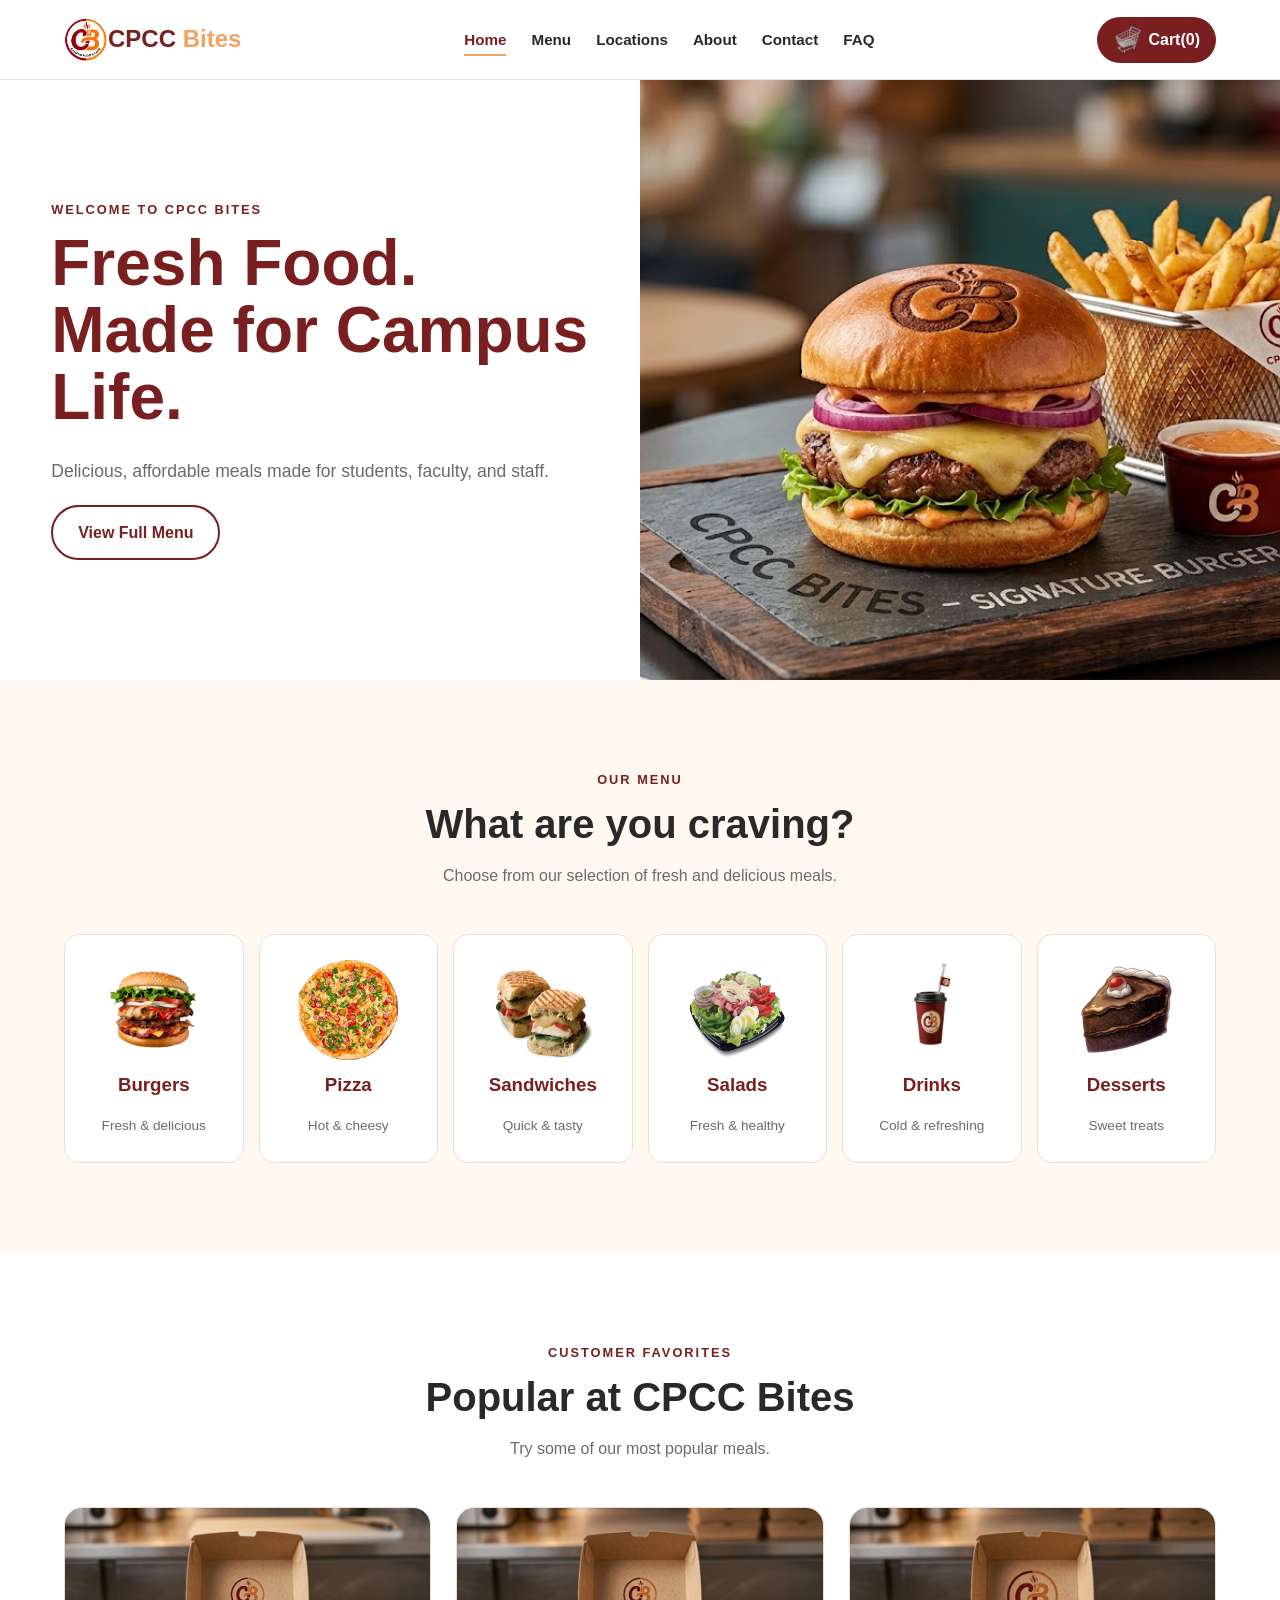
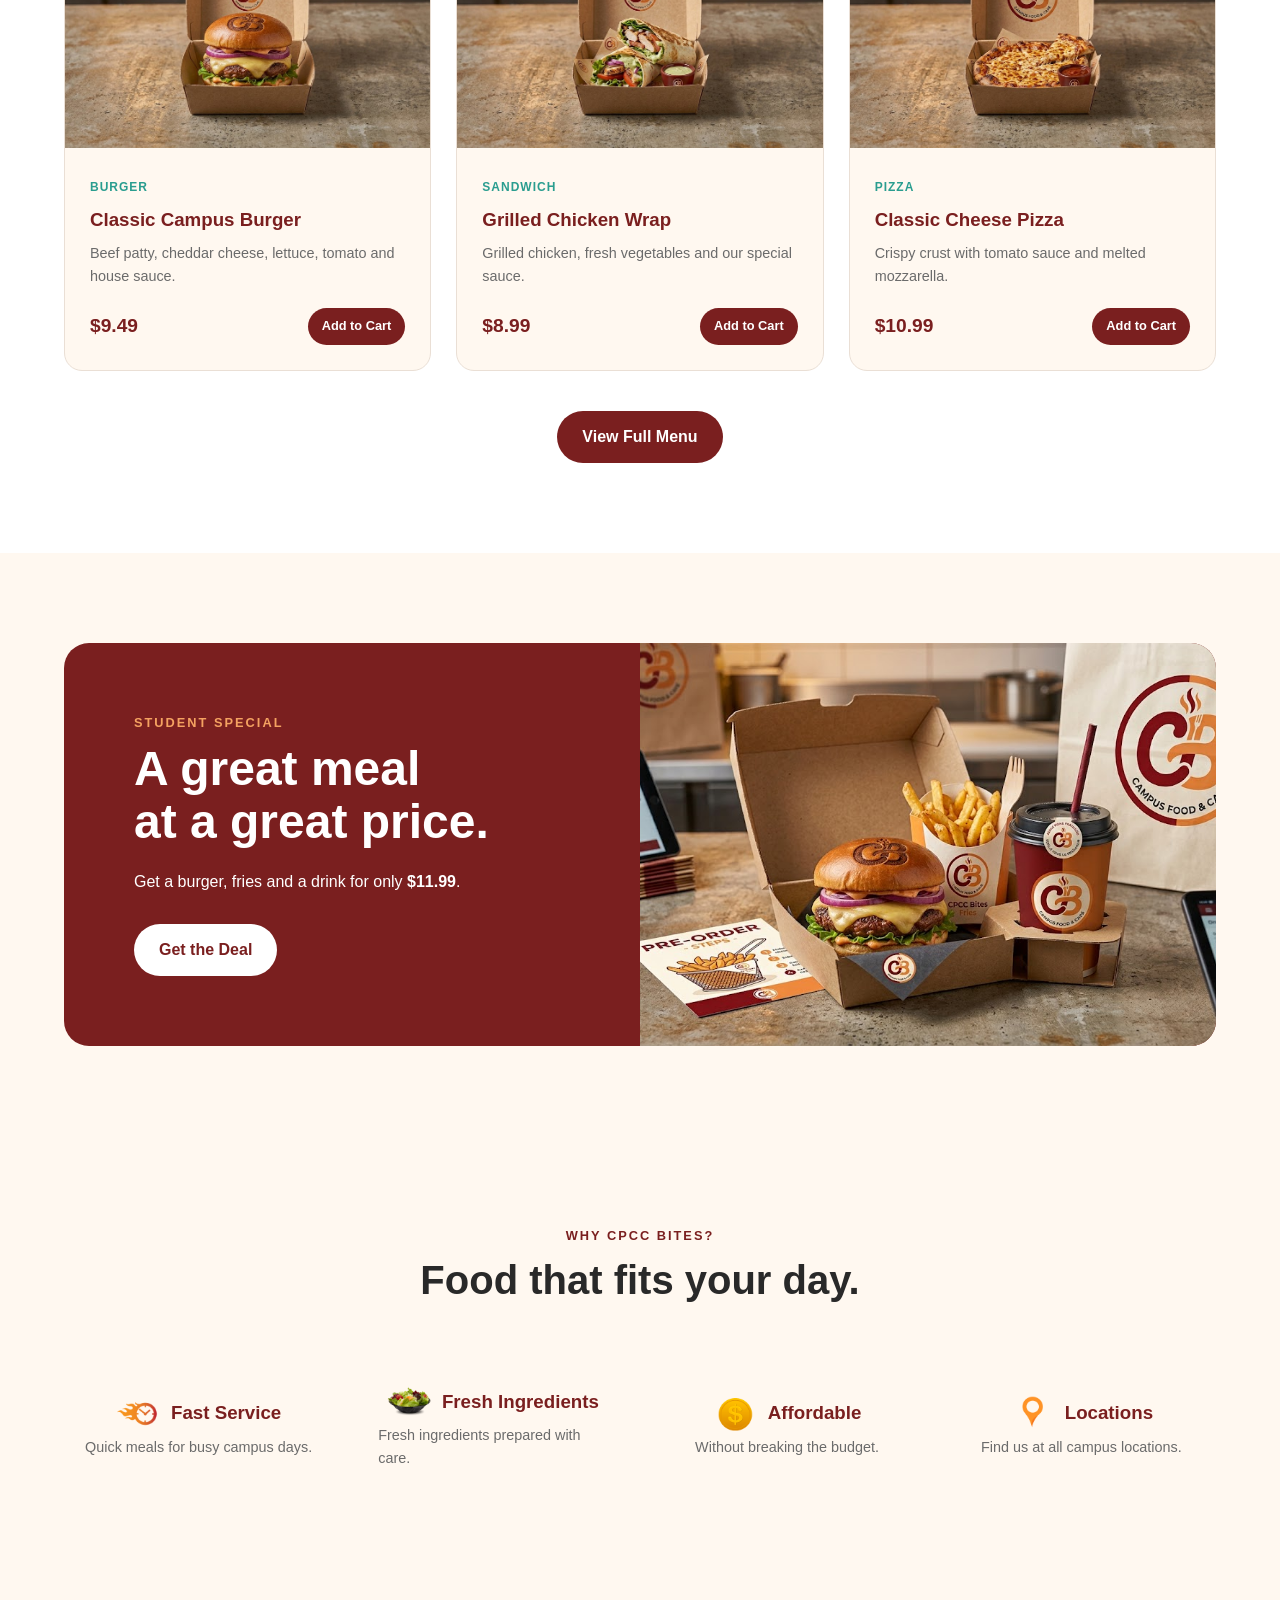
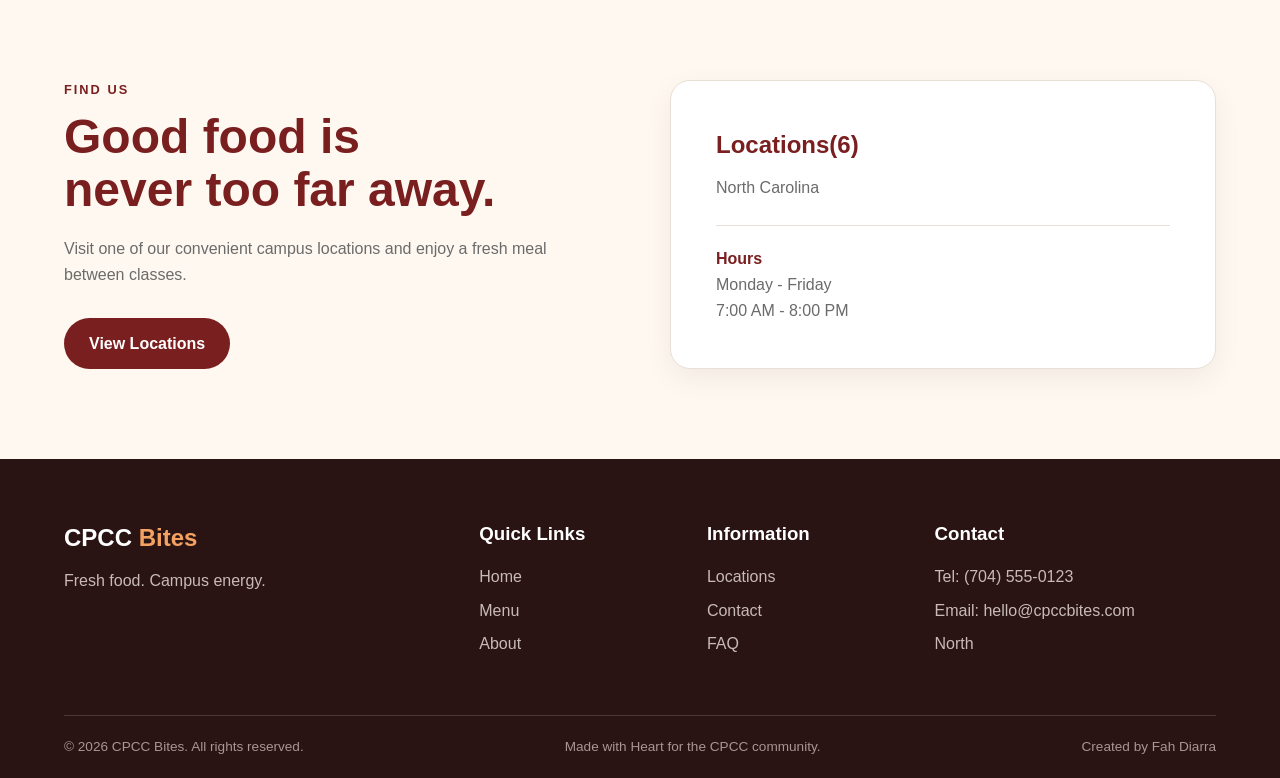
==== index.html @ 474b55b6 "Initial commit - CPCC Bites Project" ====
<!DOCTYPE html>

<html lang="en">

<head>
    <meta charset="UTF-8">
    <meta name="viewport" content="width=device-width, initial-scale=1.0">
    <meta name="description" content="CPCC Bites - Fresh, affordable and delicious food for students, faculty and staff.">
    <meta name="author" content="Fah Diarra">
    <title>CPCC Bites | Campus Food & Café</title>
    <link rel="icon" type="image/png" href="images/logo.png">
    <link rel="stylesheet" href="styles/style.css">
</head>

<body>

    <!-- Header -->
    <header class="site-header">

        <div class="logo">
            <a href="./index.html"><img src="images/logo.png" alt="Logo"/></a>
            <a href="./index.html" class="logo_label" >CPCC <span>Bites</span></a>
        </div>


        <nav class="main-nav">
            <ul>
                <li><a href="index.html" class="active">Home</a></li>
                <li><a href="pages/menu.html">Menu</a></li>
                <li><a href="pages/locations.html">Locations</a></li>
                <li><a href="pages/about.html">About</a></li>
                <li><a href="pages/contact.html">Contact</a></li>
                <li><a href="pages/faq.html">FAQ</a></li>
            </ul>
        </nav>
        
        <div class="main-nav-right">
           
           <a href="pages/order.html" class="cart-link"> 
             <img src="icons/cart1.png" alt="Cart icon">
             <span>Cart(0)</span>
           </a>
             
          <!-- Mobile menu open button -->
           <button class="menu-open-btn" id="openBtn">
             <img src="icons/menu.png" alt="Menu open button">
           </button>
        
        </div>


         <!-- Mobile menu  class to show is "open" -->

         <nav class="mobile-menu" id="mobileMenu">  
            <div class="mobile-menu-logo-and-close-container">
              <div class="logo">
                <a href="./index.html"><img src="images/logo.png" alt="Logo"/></a>
                <a href="./index.html" calss="logo_label" >CPCC <span>Bites</span></a>
              </div>


              <!-- Mobile menu close button -->
              <button class="menu-close-btn" id="closeBtn">
                <img src="icons/close.png" alt="Menu close button">
              </button>
            </div>
                  
            <ul>
                <li><a href="index.html" class="active">Home</a></li>
                <li><a href="pages/menu.html">Menu</a></li>
                <li><a href="pages/locations.html">Locations</a></li>
                <li><a href="pages/about.html">About</a></li>
                <li><a href="pages/contact.html">Contact</a></li>
                <li><a href="pages/faq.html">FAQ</a></li>
            </ul>
        </nav>

    </header>


    <main>

        <!-- Hero Section -->
        <section class="hero">

            <div class="hero-content">
                <p class="eyebrow">WELCOME TO CPCC BITES</p>
                <h1>Fresh Food.<br>Made for Campus Life.</h1>
                <p>Delicious, affordable meals made for students,
                    faculty, and staff.
                </p>

                <div class="hero-buttons">
                    <a href="pages/menu.html" class="btn btn-secondary">
                        View Full Menu
                    </a>
                </div>

            </div>

            <div class="hero-image">
                <img src="images/hero-food1.jpg"
                    alt="Fresh burger with fries served at CPCC Bites">
            </div>

        </section>


        <!-- Categories -->
        <section class="categories section">

            <div class="section-heading">
                <p class="eyebrow">OUR MENU</p>
                <h2>What are you craving?</h2>
                <p>
                    Choose from our selection of fresh and delicious meals.
                </p>
            </div>

            <div class="category-grid">

                <a href="pages/menu.html#burgers" class="category-card">
                    <img src="images/burger.png" alt="">
                    <h3>Burgers</h3>
                    <p>Fresh & delicious</p>
                </a>

                <a href="pages/menu.html#pizza" class="category-card">
                   <img src="images/pizza.png" alt="">
                    <h3>Pizza</h3>
                    <p>Hot & cheesy</p>
                </a>

                <a href="pages/menu.html#sandwiches" class="category-card">
                    <img src="images/sandwich.png" alt="">
                    <h3>Sandwiches</h3>
                    <p>Quick & tasty</p>
                </a>

                <a href="pages/menu.html#salads" class="category-card">
                    <img src="images/salad1.png" alt="">
                    <h3>Salads</h3>
                    <p>Fresh & healthy</p>
                </a>

                <a href="pages/menu.html#drinks" class="category-card">
                    <img src="images/drink1.png" alt="">
                    <h3>Drinks</h3>
                    <p>Cold & refreshing</p>
                </a>

                <a href="pages/menu.html#desserts" class="category-card">
                   <img src="images/dessert.png" alt="">
                    <h3>Desserts</h3>
                    <p>Sweet treats</p>
                </a>

            </div>

        </section>


        <!-- Popular Items -->
        <section class="popular section">

            <div class="section-heading">
                <p class="eyebrow">CUSTOMER FAVORITES</p>
                <h2>Popular at CPCC Bites</h2>
                <p>Try some of our most popular meals.</p>
            </div>


            <div class="food-grid">
                <!-- Food Card -->
                <article class="food-card">

                    <div class="food-image">
                        <img src="images/classic-burger.jpg"
                            alt="Classic campus burger">
                    </div>

                    <div class="food-content">
                        <span class="food-category">
                            Burger
                        </span>
                        <h3>Classic Campus Burger</h3>
                        <p>
                            Beef patty, cheddar cheese, lettuce,
                            tomato and house sauce.
                        </p>

                        <div class="food-bottom">
                            <strong>$9.49</strong>
                            <a href="pages/order.html" class="small-btn">
                                Add to Cart
                            </a>
                        </div>
                    </div>
                </article>


                <!-- Food Card -->
                <article class="food-card">

                    <div class="food-image">
                        <img src="images/chicken-wrap.jpg"
                            alt="Grilled chicken wrap">
                    </div>

                    <div class="food-content">
                        <span class="food-category">
                            Sandwich
                        </span>
                        <h3>Grilled Chicken Wrap</h3>
                        <p>
                            Grilled chicken, fresh vegetables
                            and our special sauce.
                        </p>

                        <div class="food-bottom">
                            <strong>$8.99</strong>
                            <a href="pages/order.html" class="small-btn">
                                Add to Cart
                            </a>
                        </div>
                    </div>

                </article>


                <!-- Food Card -->
                <article class="food-card">
                    <div class="food-image">
                        <img src="images/cheese-pizza.jpg"
                            alt="Cheese pizza">
                    </div>

                    <div class="food-content">
                        <span class="food-category">
                            Pizza
                        </span>
                        <h3>Classic Cheese Pizza</h3>
                        <p>
                            Crispy crust with tomato sauce
                            and melted mozzarella.
                        </p>

                        <div class="food-bottom">
                            <strong>$10.99</strong>
                            <a href="pages/order.html" class="small-btn">
                                Add to Cart
                            </a>
                        </div>
                    </div>
                </article>

            </div>

            <div class="center-button">
                <a href="pages/menu.html" class="btn btn-primary">
                    View Full Menu
                </a>
            </div>

        </section>


        <!-- Student Special -->
        <section class="student-special">

            <div class="special-content">

                <p class="eyebrow">STUDENT SPECIAL</p>

                <h2>
                    A great meal<br>
                    at a great price.
                </h2>

                <p>
                    Get a burger, fries and a drink
                    for only <strong>$11.99</strong>.
                </p>

                <a href="pages/order.html" class="btn btn-light">
                    Get the Deal
                </a>

            </div>

            <div class="special-image">

                <img src="images/student-meal.jpg"
                    alt="Student meal with burger, fries and drink">

            </div>

        </section>


        <!-- Why Choose Us -->
        <section class="why-us section">

            <div class="section-heading">
                <p class="eyebrow">WHY CPCC BITES?</p>
                <h2>Food that fits your day.</h2>
            </div>

            <div class="benefits-grid">

                <article class="benefit">
                     <div>
                    <img src="icons/faster.png" alt="">
                    <h3>Fast Service</h3>
                    </div>
                    <p>
                        Quick meals for busy campus days.
                    </p>
                </article>

                <article class="benefit">
                     <div>
                    <img src="icons/salad.png" alt="">
                    <h3>Fresh Ingredients</h3>
                    </div>
                    <p>
                        Fresh ingredients prepared with care.
                    </p>
                </article>


                <article class="benefit">
                    <div>
                      <img src="icons/dollar.png" alt="">
                      <h3>Affordable </h3>
                    </div>
                    <p>
                        Without breaking the budget.
                    </p>
                </article>


                <article class="benefit">
                    <div>
                   <img src="icons/location.png" alt="">
                    <h3>Locations</h3>
                    </div>
                    <p>
                        Find us at all campus locations.
                    </p>
                </article>

            </div>

        </section>


        <!-- Location Preview -->
        <section class="location-preview section">

            <div class="location-text">

                <p class="eyebrow">FIND US</p>

                <h2>
                    Good food is<br>
                    never too far away.
                </h2>

                <p>
                    Visit one of our convenient campus locations
                    and enjoy a fresh meal between classes.
                </p>

                <a href="pages/locations.html" class="btn btn-primary">
                    View Locations
                </a>

            </div>

            <div class="location-card">
                <h3>Locations(6)</h3>
                <p>North Carolina</p>
     
                <div class="hours">
                    <strong>Hours</strong>
                    <p>Monday - Friday</p>
                    <p>7:00 AM - 8:00 PM</p>
                </div>

            </div>

        </section>

    </main>


    <!-- Footer -->
    <footer class="site-footer">

        <div class="footer-content">

            <div class="footer-brand">
                <h2>CPCC <span>Bites</span></h2>
                <p>Fresh food. Campus energy.</p>
            </div>

            <div class="footer-links">
                <h3>Quick Links</h3>
                <ul>
                    <li><a href="index.html">Home</a></li>
                    <li><a href="pages/menu.html">Menu</a></li>
                    <li><a href="pages/about.html">About</a></li>
                </ul>
            </div>


            <div class="footer-links">
                <h3>Information</h3>
                <ul>
                    <li><a href="pages/locations.html">Locations</a></li>
                    <li><a href="pages/contact.html">Contact</a></li>
                    <li><a href="pages/faq.html">FAQ</a></li>
                </ul>
            </div>


            <div class="footer-contact">
                <h3>Contact</h3>
                <p><a href="tel:+17045550123">Tel: (704) 555-0123</a></p>
                <p><a href="mailto:hello@cpccbites.com">Email: hello@cpccbites.com</a></p>
                 <p>North</p>
            </div>

        </div>


        <div class="footer-bottom">
            <p>&copy; <span id="current-year"></span> CPCC Bites. All rights reserved.</p>
            <p>Made with Heart for the CPCC community.</p>
            <p>Created by Fah Diarra</p>
        </div>

    </footer>


    <!-- JavaScript -->
    <script src="scripts/main.js"></script>

</body>

</html>
---- styles/style.css ----
* {
    margin: 0;
    padding: 0;
    box-sizing: border-box;
}

html {
    scroll-behavior: smooth;
}

body {
    font-family: Arial, Helvetica, sans-serif;
    color: #292929;
    background-color: #fff8f0;
    line-height: 1.6;
}

img {
    width: 100%;
    display: block;
}

a {
    color: inherit;
    text-decoration: none;
}

ul {
    list-style: none;
}


/* =========================
   VARIABLES
========================= */

:root {
    --primary: #7a1f1f;
    --primary-dark: #5e1717;
    --secondary: #f4a261;
    --accent: #2a9d8f;

    --background: #fff8f0;
    --white: #ffffff;
    --text: #292929;
    --muted: #6b6b6b;

    --border: #eadfd5;

    --max-width: 1200px;
}



/* =========================
   HEADER
========================= */

.site-header {
    position: relative;
    min-height: 80px;
    padding: 0 5%;
    background-color: var(--white);
    display: flex;
    align-items: center;
    justify-content: space-between;
    border-bottom: 1px solid var(--border);
    position: sticky;
    top: 0;
    z-index: 1000;
}

.logo {
    display: flex;
    justify-content: center;
    align-items: center;
}

.logo img{
    width: 44px;
    height: 44px;
}
.logo a{
     font-size: 1.5rem;
     font-weight: 800;
     color: var(--primary);
     flex-wrap: nowrap;
}

.logo span,
.footer-brand span {
    color: var(--secondary);
}

.main-nav ul {
    display: flex;
    gap: 25px;
}

.main-nav a {
    font-size: 0.95rem;
    font-weight: 600;
    padding: 8px 0;
    position: relative;
    transition: color 0.3s ease;
}

.main-nav a:hover,
.main-nav a.active {
    color: var(--primary);
}

.main-nav a::after {
    content: "";
    position: absolute;
    width: 0;
    height: 2px;
    background-color: var(--secondary);
    bottom: 0;
    left: 0;
    transition: width 0.3s ease;
}

.main-nav a:hover::after,
.main-nav a.active::after {
    width: 100%;
}

.main-nav-right{
    display: flex;
    align-items: center;
    justify-content: center;
    gap: 10px;

}

.cart-link {
    display: flex;
    justify-content: center;
    align-items: center;
    gap: 5px;
    background-color: var(--primary);
    padding: 8px 16px;
    border-radius: 25px;
    transition: background-color 0.3s ease;
}

.cart-link img{
 width: 30px;
 height: 30px;
}
.cart-link span{
  font-weight: bold;
  color: var(--white);
}
.cart-link:hover {
    background-color: var(--primary-dark);
}




.menu-open-btn,
.menu-close-btn{
    background: none;
    border: none;
    cursor: pointer;
    width: 30px;
    height: 30px;
    display: flex;
    align-items: center;
    justify-content: center;
    transition: transform 0.2s ease;
}
.menu-open-btn{
    display: none;
}

.menu-open-btn:active,
.menu-close-btn:active{
    transform: scale(0.9);
}

.mobile-menu{
    position: fixed;
    inset: 0;
    z-index: 100;
    background: var(--white);
    opacity: 0;
    visibility: hidden;
    transform: translateX(100%);
    transition: 
        opacity 0.3s ease,
        transform 0.3s ease,
        visibility 0.3s ease;
   
}

.mobile-menu.open{
    display: block;
}

.mobile-menu.open {
    opacity: 1;
    visibility: visible;
    transform: translateX(0);
}

.mobile-menu-logo-and-close-container{
    display: flex;
    justify-content: space-between;
    gap: 20px;
    padding: 20px 10px;
}

.mobile-menu ul{
   width: 100%;
   background: var(--white);
   flex-direction: column;
   gap: 0;
   padding: 20px 10px;
   transition: background-color 0.3s ease;

}
.mobile-menu ul li{
    border-bottom:  1px solid var(--border);
}

.mobile-menu ul li:hover {
    background-color: var(--border);
}
.mobile-menu a.active {
    color: var(--primary);
}
.mobile-menu ul li a {
    display: block;
    padding: 16px 10px;
    transition: transform 0.2s ease;
}

.mobile-menu ul li:hover a {
    transform: translateX(5px);
}




/* =========================
   GENERAL
========================= */

.section {
    width: min(1200px, 90%);
    margin: 0 auto;
    padding: 90px 0;
}

.section-heading {
    text-align: center;
    max-width: 650px;
    margin: 0 auto 45px;
}

.section-heading h2 {
    font-size: 2.5rem;
    line-height: 1.2;
    margin-bottom: 15px;
}

.section-heading > p:last-child {
    color: var(--muted);
}

.eyebrow {
    color: var(--primary);
    font-size: 0.8rem;
    font-weight: bold;
    letter-spacing: 2px;
    margin-bottom: 10px;
}




/* =========================
   HERO
========================= */

.hero {
    width: 100%;
    min-height: 600px;
    display: grid;
    grid-template-columns: 1fr 1fr;
    background-color: var(--white);
}

.hero-content {
    padding: 80px 8%;
    display: flex;
    flex-direction: column;
    justify-content: center;
}

.hero-content h1 {
    font-size: clamp(3rem, 5vw, 5rem);
    line-height: 1.05;
    color: var(--primary);
    margin-bottom: 25px;
}

.hero-content > p:not(.eyebrow) {
    max-width: 500px;
    color: var(--muted);
    font-size: 1.1rem;
    margin-bottom: 20px;
}

.hero-buttons {
    display: flex;
    gap: 15px;
    flex-wrap: wrap;
}

.hero-image {
    min-height: 600px;
    overflow: hidden;
}

.hero-image img {
    height: 100%;
    object-fit: cover;
}


/* =========================
   BUTTONS
========================= */

.btn {
    display: inline-block;
    padding: 13px 25px;
    border-radius: 30px;
    font-weight: bold;
    transition:
        transform 0.2s ease,
        background-color 0.3s ease;
}

.btn:hover {
    transform: translateY(-2px);
}

.btn-primary {
    background-color: var(--primary);
    color: var(--white);
}

.btn-primary:hover {
    background-color: var(--primary-dark);
}

.btn-secondary {
    border: 2px solid var(--primary);
    color: var(--primary);
}

.btn-secondary:hover {
    background-color: var(--primary);
    color: var(--white);
}

.btn-light {
    background-color: var(--white);
    color: var(--primary);
}


/* =========================
   CATEGORIES
========================= */

.category-grid {
    display: grid;
    grid-template-columns: repeat(6, 1fr);
    gap: 15px;
}

.category-card {
    display: flex;
    flex-direction: column;
    gap: 10px;
    justify-content: center;
    align-items: center;
    background-color: var(--white);
    border: 1px solid var(--border);
    border-radius: 15px;
    padding: 25px 15px;
    text-align: center;
    transition:
        transform 0.3s ease,
        box-shadow 0.3s ease;
}

.category-card:hover {
    transform: translateY(-6px);

    box-shadow: 0 10px 25px rgba(0, 0, 0, 0.08);
}
.category-card img{
    width: 100px;
    height: 100px;
}


.category-card h3 {
    color: var(--primary);
    margin-bottom: 5px;
}

.category-card p {
    font-size: 0.85rem;
    color: var(--muted);
}


/* =========================
   FOOD CARDS
========================= */

.popular {
    background-color: var(--white);
    width: 100%;
    padding-left: 5%;
    padding-right: 5%;
}

.food-grid {
    max-width: 1200px;
    margin: 0 auto;

    display: grid;
    grid-template-columns: repeat(3, 1fr);

    gap: 25px;
}

.food-card {
    background-color: var(--background);

    border: 1px solid var(--border);

    border-radius: 18px;

    overflow: hidden;

    transition:
        transform 0.3s ease,
        box-shadow 0.3s ease;
}

.food-card:hover {
    transform: translateY(-5px);

    box-shadow: 0 12px 30px rgba(0, 0, 0, 0.1);
}

.food-image {
    height: 240px;
    overflow: hidden;
}

.food-image img {
    height: 100%;
    object-fit: cover;

    transition: transform 0.4s ease;
}

.food-card:hover .food-image img {
    transform: scale(1.05);
}

.food-content {
    padding: 25px;
}

.food-category {
    color: var(--accent);

    font-size: 0.75rem;

    font-weight: bold;

    text-transform: uppercase;

    letter-spacing: 1px;
}

.food-content h3 {
    color: var(--primary);

    margin: 7px 0;
}

.food-content p {
    color: var(--muted);

    font-size: 0.9rem;

    margin-bottom: 20px;
}

.food-bottom {
    display: flex;

    align-items: center;
    justify-content: space-between;
}

.food-bottom strong {
    color: var(--primary);

    font-size: 1.2rem;
}

.small-btn {
    background-color: var(--primary);

    color: var(--white);

    padding: 8px 14px;

    border-radius: 20px;

    font-size: 0.8rem;

    font-weight: bold;
}

.small-btn:hover {
    background-color: var(--primary-dark);
}

.center-button {
    text-align: center;

    margin-top: 40px;
}


/* =========================
   STUDENT SPECIAL
========================= */

.student-special {
    width: 90%;
    max-width: 1200px;

    margin: 90px auto;

    border-radius: 25px;

    overflow: hidden;

    background-color: var(--primary);

    color: var(--white);

    display: grid;
    grid-template-columns: 1fr 1fr;
}

.special-content {
    padding: 70px;
}

.special-content .eyebrow {
    color: var(--secondary);
}

.special-content h2 {
    font-size: 3rem;

    line-height: 1.1;

    margin-bottom: 20px;
}

.special-content > p:not(.eyebrow) {
    margin-bottom: 30px;

    max-width: 450px;
}

.special-image {
    min-height: 400px;
}

.special-image img {
    height: 100%;
    object-fit: cover;
}


/* =========================
   BENEFITS
========================= */

.benefits-grid {
    display: grid;
    grid-template-columns: repeat(4, 1fr);
    gap: 25px;
}

.benefit {
    display: flex;
    flex-direction: column;
    justify-content: center;
    align-items: center;
    padding: 30px 20px;
}
.benefit div{
    display: flex;
    align-items: center;
    justify-content: center;
    gap: 10px;
}
.benefit  img {
    width: 45px;
    height: 45px; 
   
}

.benefit h3 {
    color: var(--primary);
    
}

.benefit p {
    color: var(--muted);
    font-size: 0.9rem;
}


/* =========================
   LOCATION
========================= */

.location-preview {
    display: grid;

    grid-template-columns: 1fr 1fr;

    gap: 60px;

    align-items: center;
}

.location-text h2 {
    color: var(--primary);

    font-size: 3rem;

    line-height: 1.1;

    margin-bottom: 20px;
}

.location-text > p:not(.eyebrow) {
    color: var(--muted);

    margin-bottom: 30px;

    max-width: 500px;
}

.location-card {
    background-color: var(--white);

    padding: 45px;

    border-radius: 20px;

    border: 1px solid var(--border);

    box-shadow: 0 10px 30px rgba(0, 0, 0, 0.06);
}

.location-card h3 {
    color: var(--primary);

    font-size: 1.5rem;

    margin-bottom: 10px;
}

.location-card > p {
    color: var(--muted);
}

.hours {
    border-top: 1px solid var(--border);
    margin-top: 25px;
    padding-top: 20px;
}

.hours strong {
    color: var(--primary);
}

.hours p {
    color: var(--muted);
}


/* =========================
   FOOTER
========================= */

.site-footer {
    background-color: #291313;
    color: var(--white);
    padding: 60px 5% 20px;
}

.footer-content {
    max-width: 1200px;
    margin: 0 auto;
    display: grid;
    grid-template-columns: 2fr 1fr 1fr 1.5fr;
    gap: 40px;
    padding-bottom: 50px;
}

.footer-brand h2 {
    color: var(--white);

    margin-bottom: 10px;
}

.footer-brand p {
    color: #c9baba;
}

.footer-links h3,
.footer-contact h3 {
    margin-bottom: 15px;
}

.footer-links li {
    margin-bottom: 8px;
}

.footer-links a {
    color: #c9baba;
    transition: color 0.3s ease;
}

.footer-links a:hover {
    color: var(--secondary);
}

.footer-contact p {
    color: #c9baba;
    margin-bottom: 8px;
}

.footer-bottom {
    max-width: 1200px;
    margin: 0 auto;
    padding-top: 20px;
    border-top: 1px solid #523535;
    display: flex;
    justify-content: space-between;
    gap: 20px;
    color: #a99595;
    font-size: 0.85rem;
}


/* =========================
   RESPONSIVE DESIGN
========================= */

@media (max-width: 1000px) {
   
    .main-nav ul {
        gap: 15px;
    }

    .category-grid {
        grid-template-columns: repeat(3, 1fr);
    }

    .benefits-grid {
        grid-template-columns: repeat(2, 1fr);
    }

    .footer-content {
        grid-template-columns: repeat(2, 1fr);
    }
}


@media (max-width: 768px) {

     
    .site-header {
        min-height: 60px;
    }
    .menu-open-btn{
       display: inline;
     }
     
    .main-nav {
        display: none;
       
    }

  
    .hero {
        grid-template-columns: 1fr;
    }

    .hero-content {
        padding: 70px 7%;
    }

    .hero-image {
        min-height: 400px;
    }

    .food-grid {
        grid-template-columns: 1fr;
    }

    .student-special {
        grid-template-columns: 1fr;
    }

    .special-content {
        padding: 50px 30px;
    }

    .special-image {
        min-height: 300px;
    }

    .location-preview {
        grid-template-columns: 1fr;

        gap: 30px;
    }

    .footer-bottom {
        flex-direction: column;
    }
}


@media (max-width: 500px) {

    .section {
        padding: 65px 0;
    }

    .section-heading h2 {
        font-size: 2rem;
    }

    .hero-content h1 {
        font-size: 3rem;
    }

    .hero-buttons {
        flex-direction: column;
    }

    .hero-buttons .btn {
        text-align: center;
    }

    .category-grid {
        grid-template-columns: repeat(2, 1fr);
    }

    .benefits-grid {
        grid-template-columns: 1fr;
    }

    .special-content h2 {
        font-size: 2.3rem;
    }

    .location-text h2 {
        font-size: 2.3rem;
    }

    .footer-content {
        grid-template-columns: 1fr;
    }
}


@media (max-width: 400px) {
 .logo .logo_label{
    display: none;
 }

}
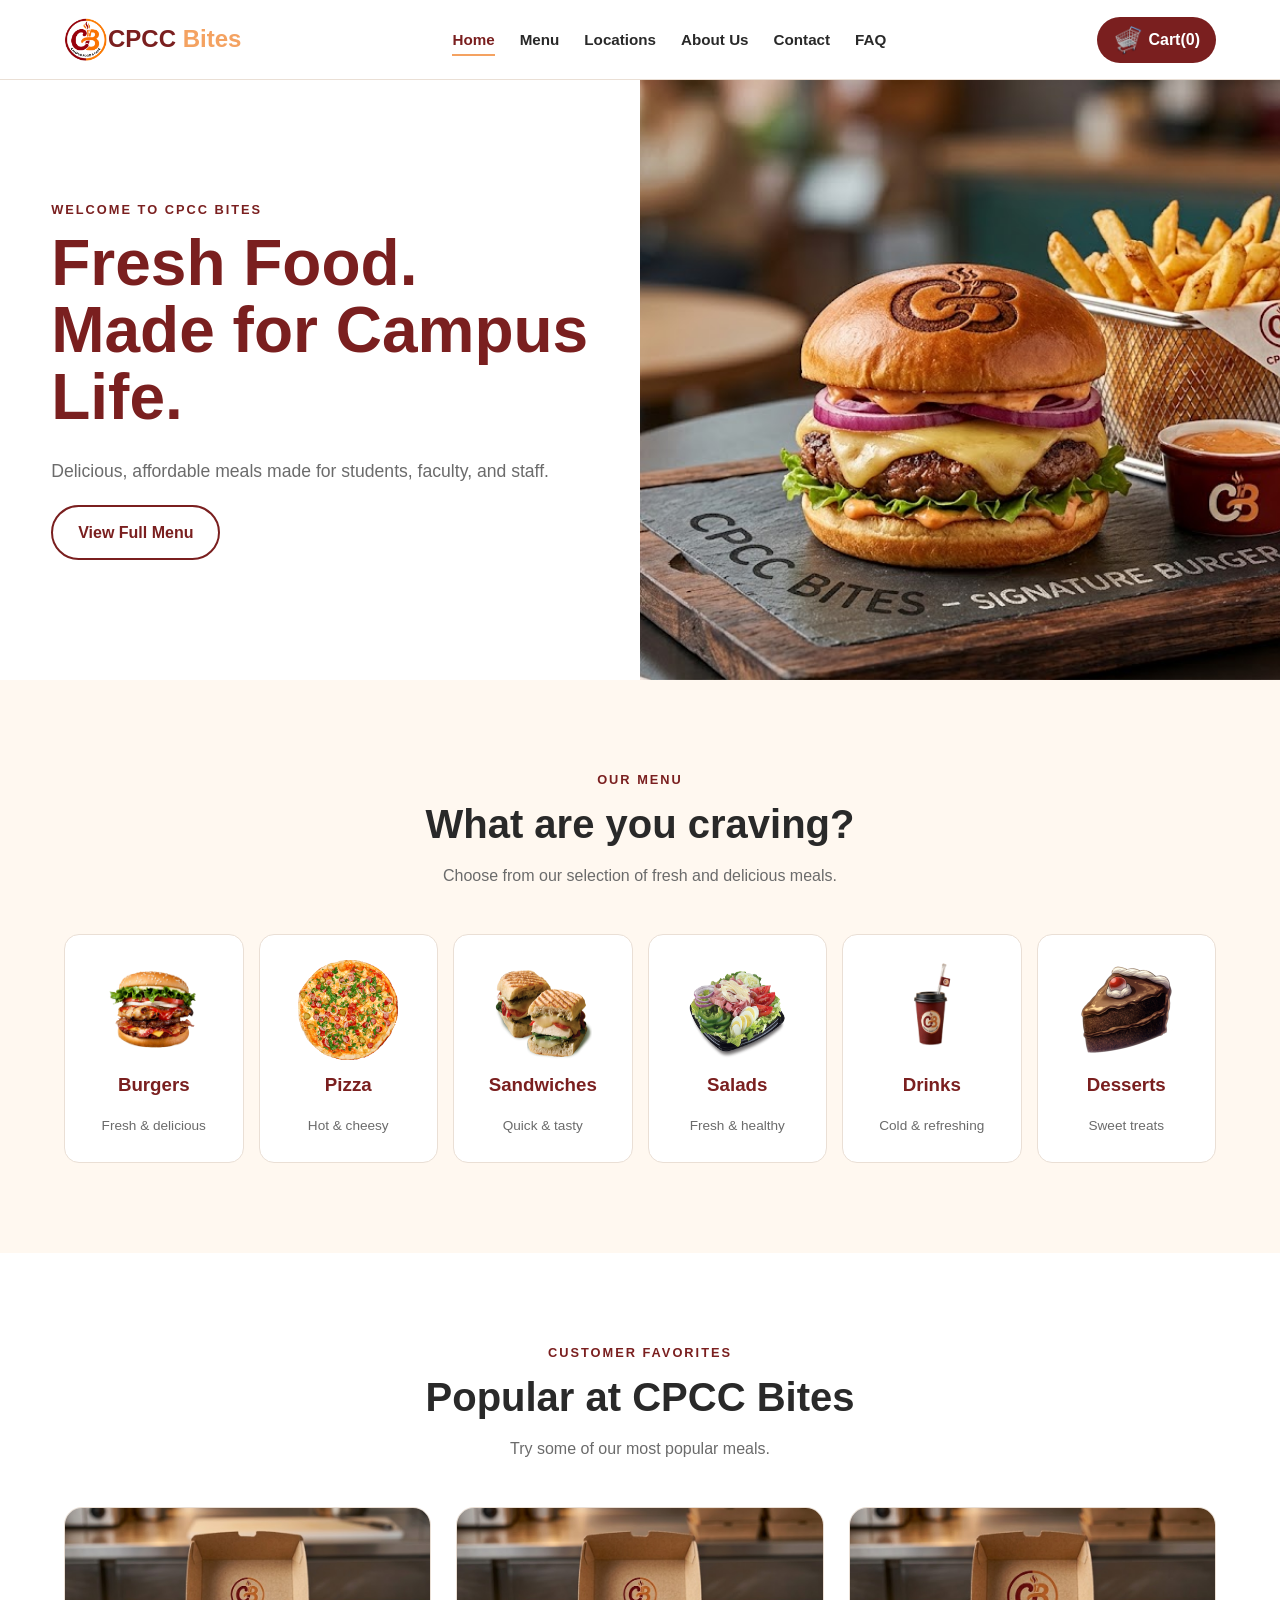
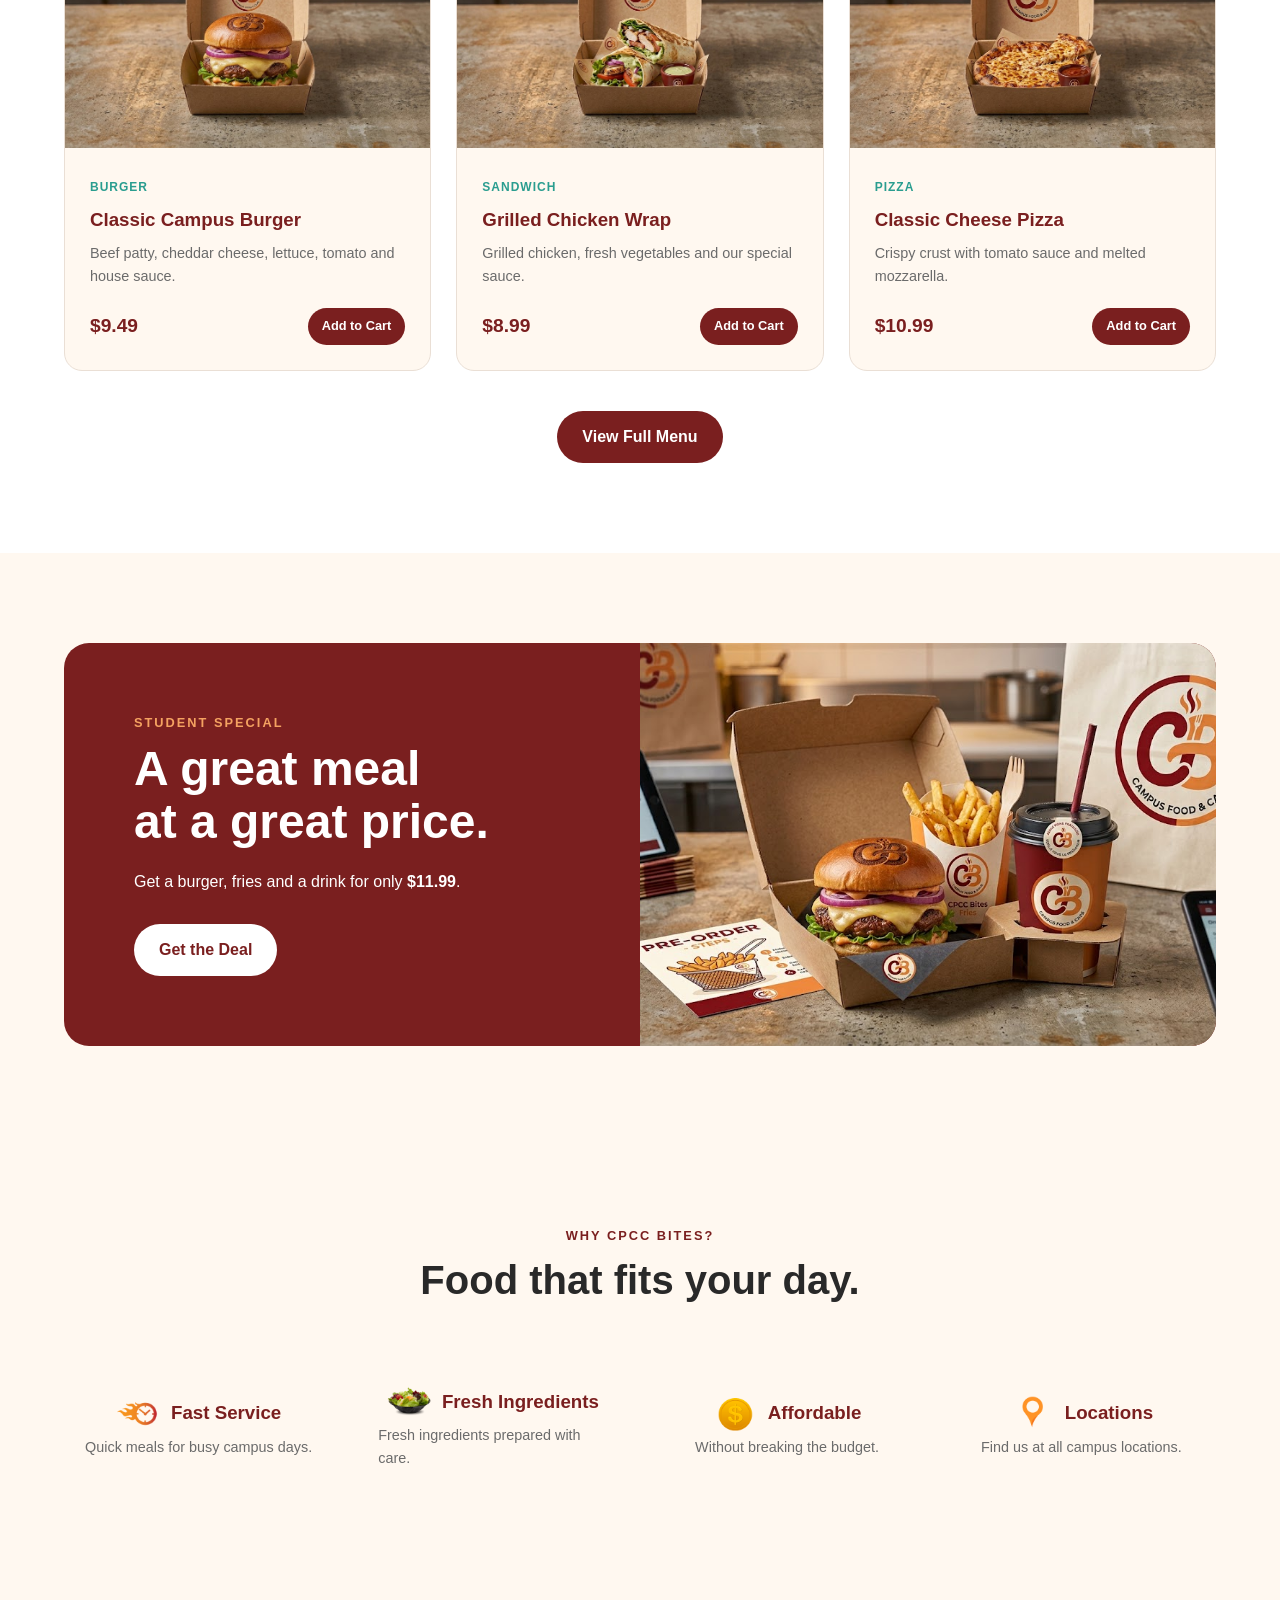
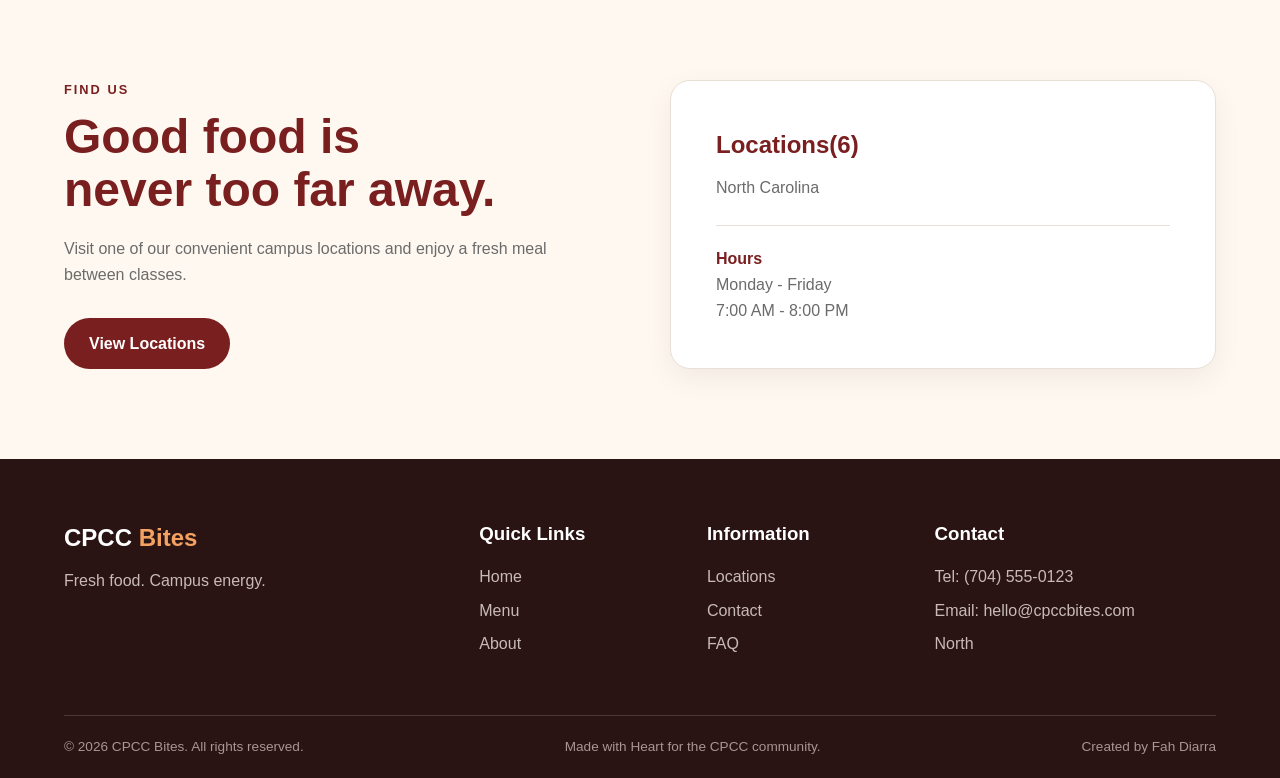
==== commit 9683163e: "feat: add navigation pages and styles" ====
--- a/index.html
+++ b/index.html
@@ -28,7 +28,7 @@
                 <li><a href="index.html" class="active">Home</a></li>
                 <li><a href="pages/menu.html">Menu</a></li>
                 <li><a href="pages/locations.html">Locations</a></li>
-                <li><a href="pages/about.html">About</a></li>
+                <li><a href="pages/about.html">About Us</a></li>
                 <li><a href="pages/contact.html">Contact</a></li>
                 <li><a href="pages/faq.html">FAQ</a></li>
             </ul>
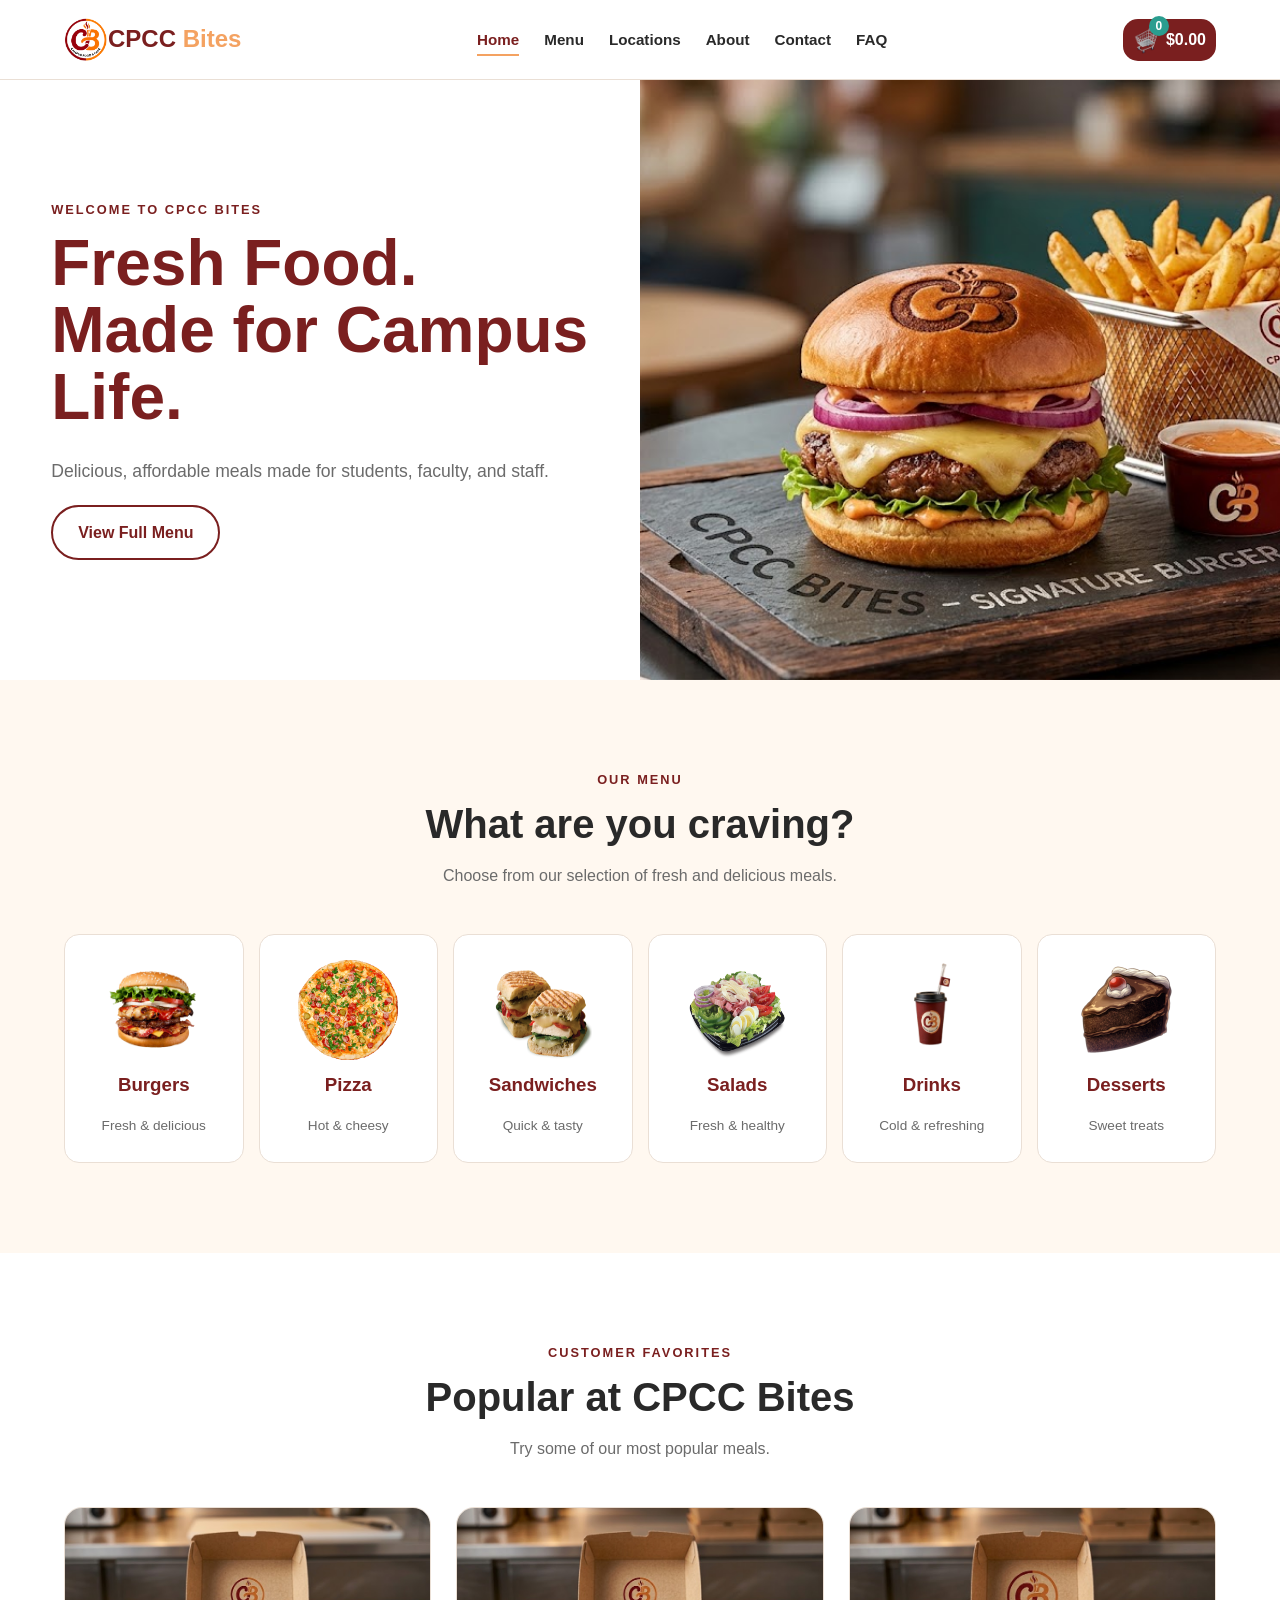
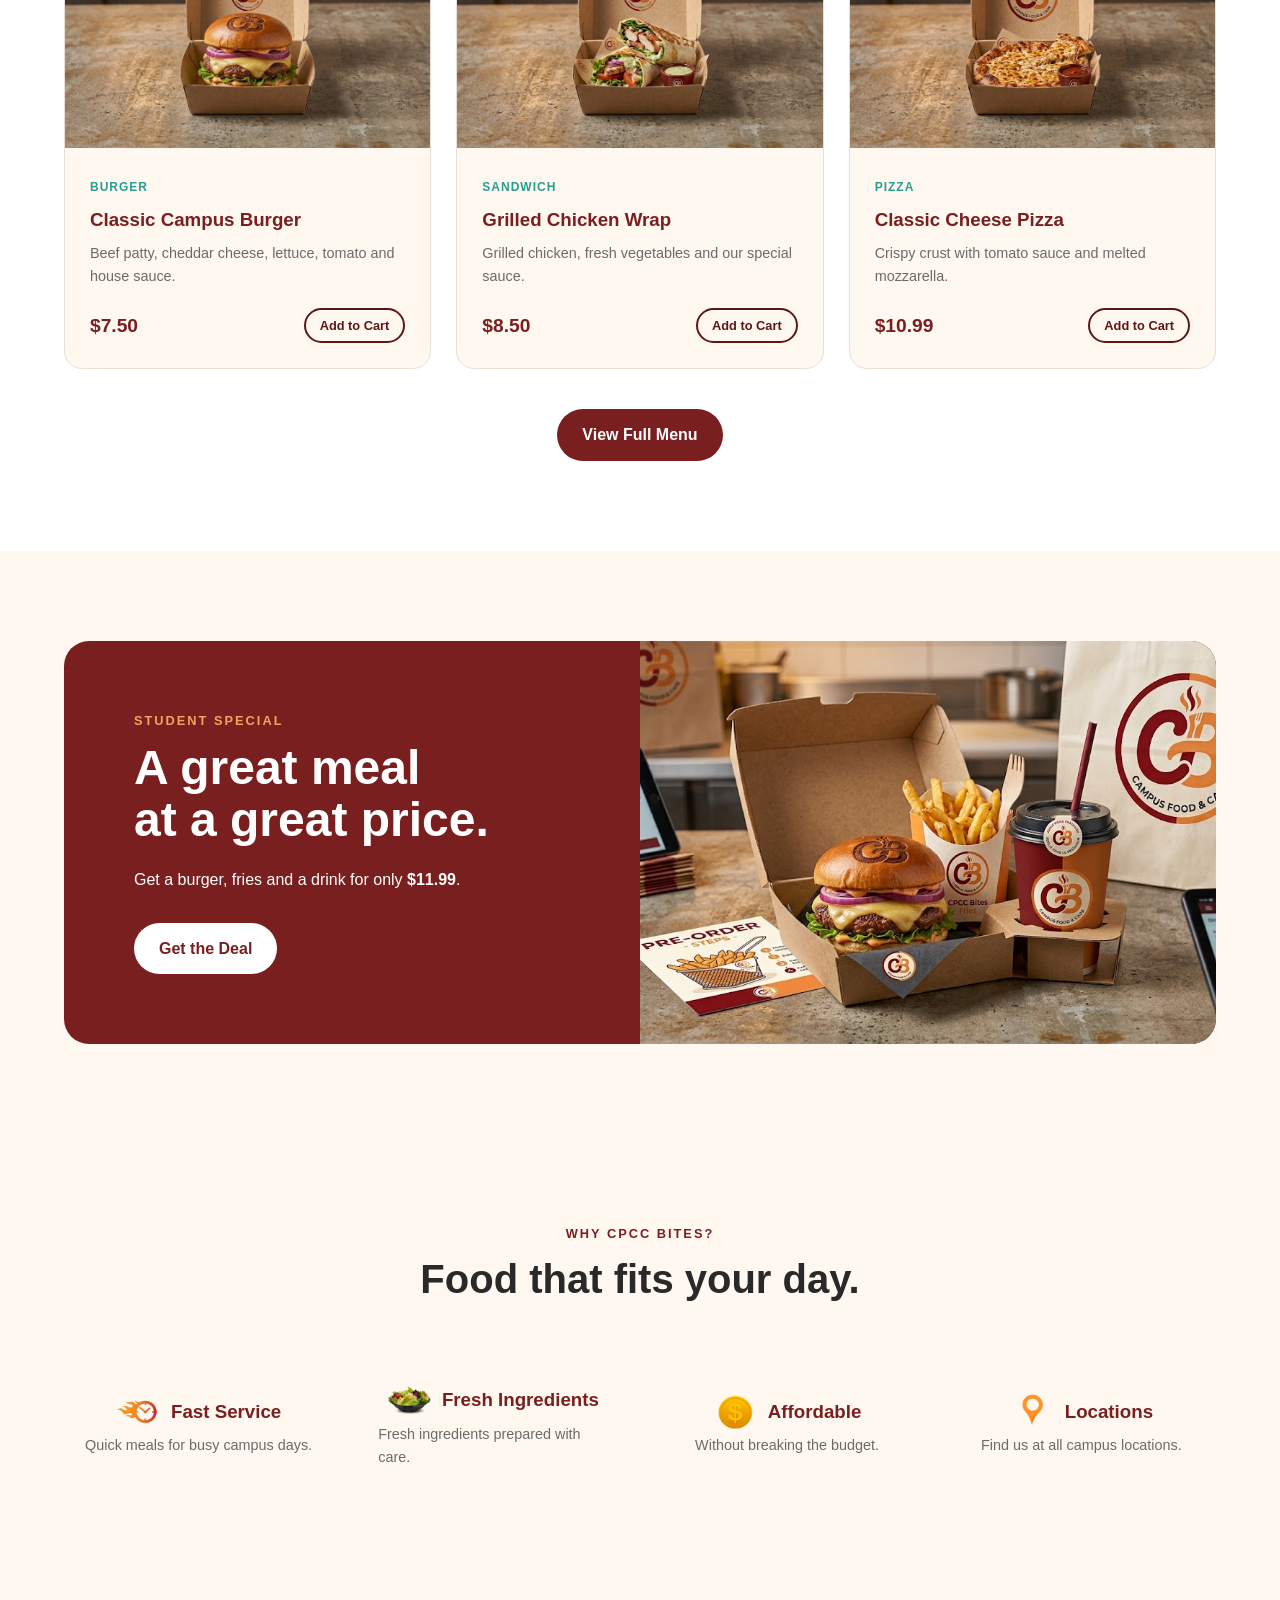
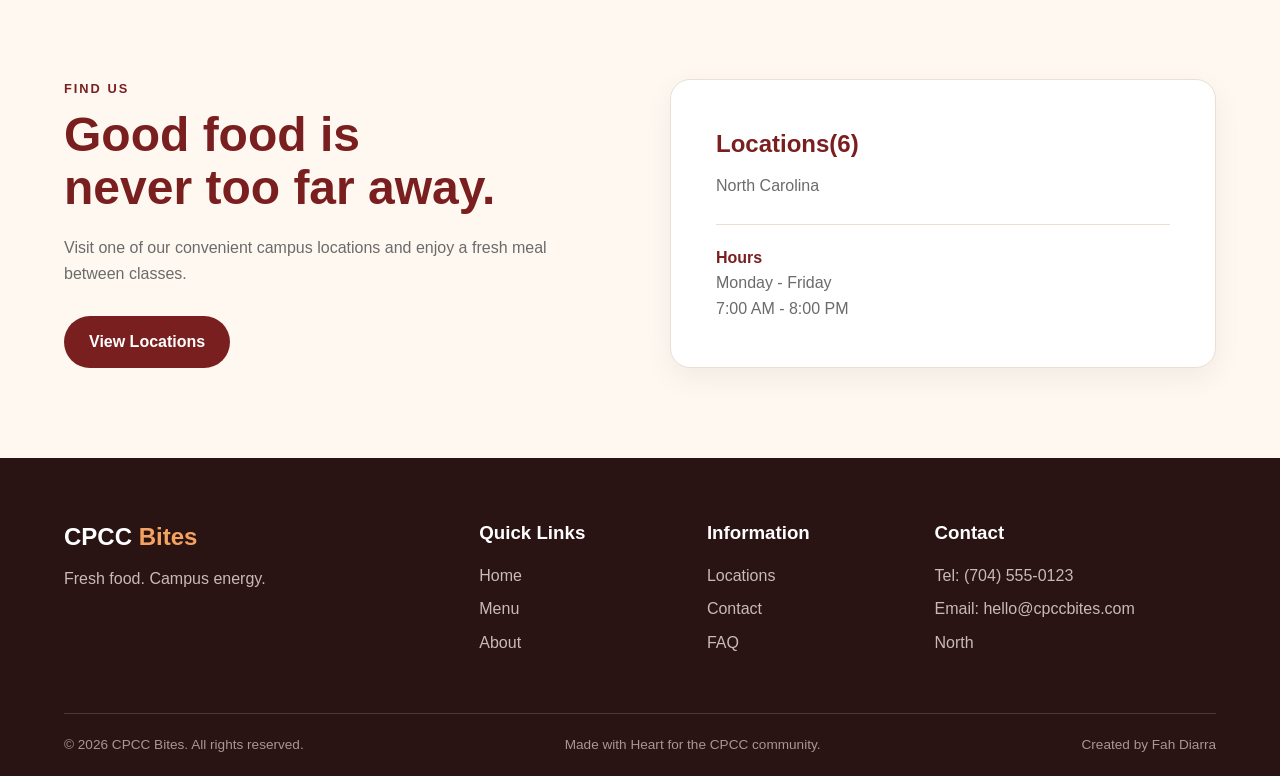
==== commit 24fe02c3: "feat: add cart/remove actions and total count" ====
--- a/index.html
+++ b/index.html
@@ -28,7 +28,7 @@
                 <li><a href="index.html" class="active">Home</a></li>
                 <li><a href="pages/menu.html">Menu</a></li>
                 <li><a href="pages/locations.html">Locations</a></li>
-                <li><a href="pages/about.html">About Us</a></li>
+                <li><a href="pages/about.html">About</a></li>
                 <li><a href="pages/contact.html">Contact</a></li>
                 <li><a href="pages/faq.html">FAQ</a></li>
             </ul>
@@ -37,8 +37,15 @@
         <div class="main-nav-right">
            
            <a href="pages/order.html" class="cart-link"> 
-             <img src="icons/cart1.png" alt="Cart icon">
-             <span>Cart(0)</span>
+              <div class="cart-count-wrapper">
+                <img src="icons/cart1.png" alt="Cart icon">
+                <span id="cartCount" class="Cart-count">0</span>
+              </div>
+            
+              <span class="totalPrice">
+                $<span id="cartTotal">0.00</span>
+              </span>
+           
            </a>
              
           <!-- Mobile menu open button -->
@@ -190,10 +197,18 @@
                         </p>
 
                         <div class="food-bottom">
-                            <strong>$9.49</strong>
-                            <a href="pages/order.html" class="small-btn">
+                            <strong>$7.50</strong>
+                            
+                             <button
+                                type="button"
+                                class="small-btn add-to-cart"
+                                data-id="classic-campus-burger"
+                                data-img="../images/classic-burger.jpg"
+                                data-name="Classic Campus Burger"
+                                data-price="7.50">
                                 Add to Cart
-                            </a>
+                            </button>
+
                         </div>
                     </div>
                 </article>
@@ -218,10 +233,16 @@
                         </p>
 
                         <div class="food-bottom">
-                            <strong>$8.99</strong>
-                            <a href="pages/order.html" class="small-btn">
+                            <strong>$8.50</strong>
+                             <button
+                                type="button"
+                                class="small-btn add-to-cart"
+                                data-id="grilled-chicken-wrap"
+                                data-img="../images/chicken-wrap.jpg"
+                                data-name="Grilled Chicken Wrap"
+                                data-price="8.50">
                                 Add to Cart
-                            </a>
+                            </button>
                         </div>
                     </div>
 
@@ -247,9 +268,15 @@
 
                         <div class="food-bottom">
                             <strong>$10.99</strong>
-                            <a href="pages/order.html" class="small-btn">
+                             <button
+                                type="button"
+                                class="small-btn add-to-cart"
+                                data-id="classic-chesse-pizza"
+                                data-img="../images/cheese-pizza.jpg"
+                                data-name="Classic Cheese Pizza"
+                                data-price="10.99">
                                 Add to Cart
-                            </a>
+                            </button>
                         </div>
                     </div>
                 </article>
--- a/styles/style.css
+++ b/styles/style.css
@@ -142,25 +142,49 @@
     align-items: center;
     gap: 5px;
     background-color: var(--primary);
-    padding: 8px 16px;
-    border-radius: 25px;
+    padding: 7px 10px;
+    border-radius: 15px;
     transition: background-color 0.3s ease;
+    position: relative;
 }
 
 .cart-link img{
- width: 30px;
- height: 30px;
-}
-.cart-link span{
-  font-weight: bold;
-  color: var(--white);
-}
+ width: 28px;
+ height: 28px;
+ object-fit: contain;
+}
+
 .cart-link:hover {
     background-color: var(--primary-dark);
 }
 
-
-
+.cart-count-wrapper{
+    display: flex;
+    position: relative;
+}
+
+.Cart-count {
+    position: absolute;
+    top: -10px;
+    right: -8px;
+    min-width: 20px;
+    height: 20px;
+    padding: 0 5px;
+    display: flex;
+    align-items: center;
+    justify-content: center;
+    background-color: var(--accent);
+    color: var(--white);
+    border-radius: 999px;
+    font-size: 12px;
+    font-weight: bold;
+    line-height: 1;
+    box-sizing: border-box;
+}
+.totalPrice{
+     font-weight:bold ;
+    color: var(--white);
+}
 
 .menu-open-btn,
 .menu-close-btn{
@@ -526,26 +550,41 @@
 }
 
 .small-btn {
-    background-color: var(--primary);
-
+    border: none;
+    background: none;
+    cursor: pointer;
+    color: var(--primary-dark);
+    border: 2px solid var(--primary-dark);
+    padding: 8px 14px;
+    border-radius: 20px;
+    font-size: 0.8rem;
+    font-weight: bold;
+    transition: ease 0.80s;
+}
+
+
+.small-btn:hover {
+    background: var(--primary-dark);
     color: var(--white);
-
+}
+
+
+.remove {
+    border: none;
+    cursor: pointer;
+    background: var(--primary);
+    color: var(--white);
     padding: 8px 14px;
-
     border-radius: 20px;
-
     font-size: 0.8rem;
-
     font-weight: bold;
-}
-
-.small-btn:hover {
-    background-color: var(--primary-dark);
-}
+    transition: ease 1s;
+}
+
+
 
 .center-button {
     text-align: center;
-
     margin-top: 40px;
 }
 
@@ -848,9 +887,14 @@
         min-height: 300px;
     }
 
+    .small-btn:hover {
+     background: none;
+     
+   }
+
+
     .location-preview {
         grid-template-columns: 1fr;
-
         gap: 30px;
     }
 
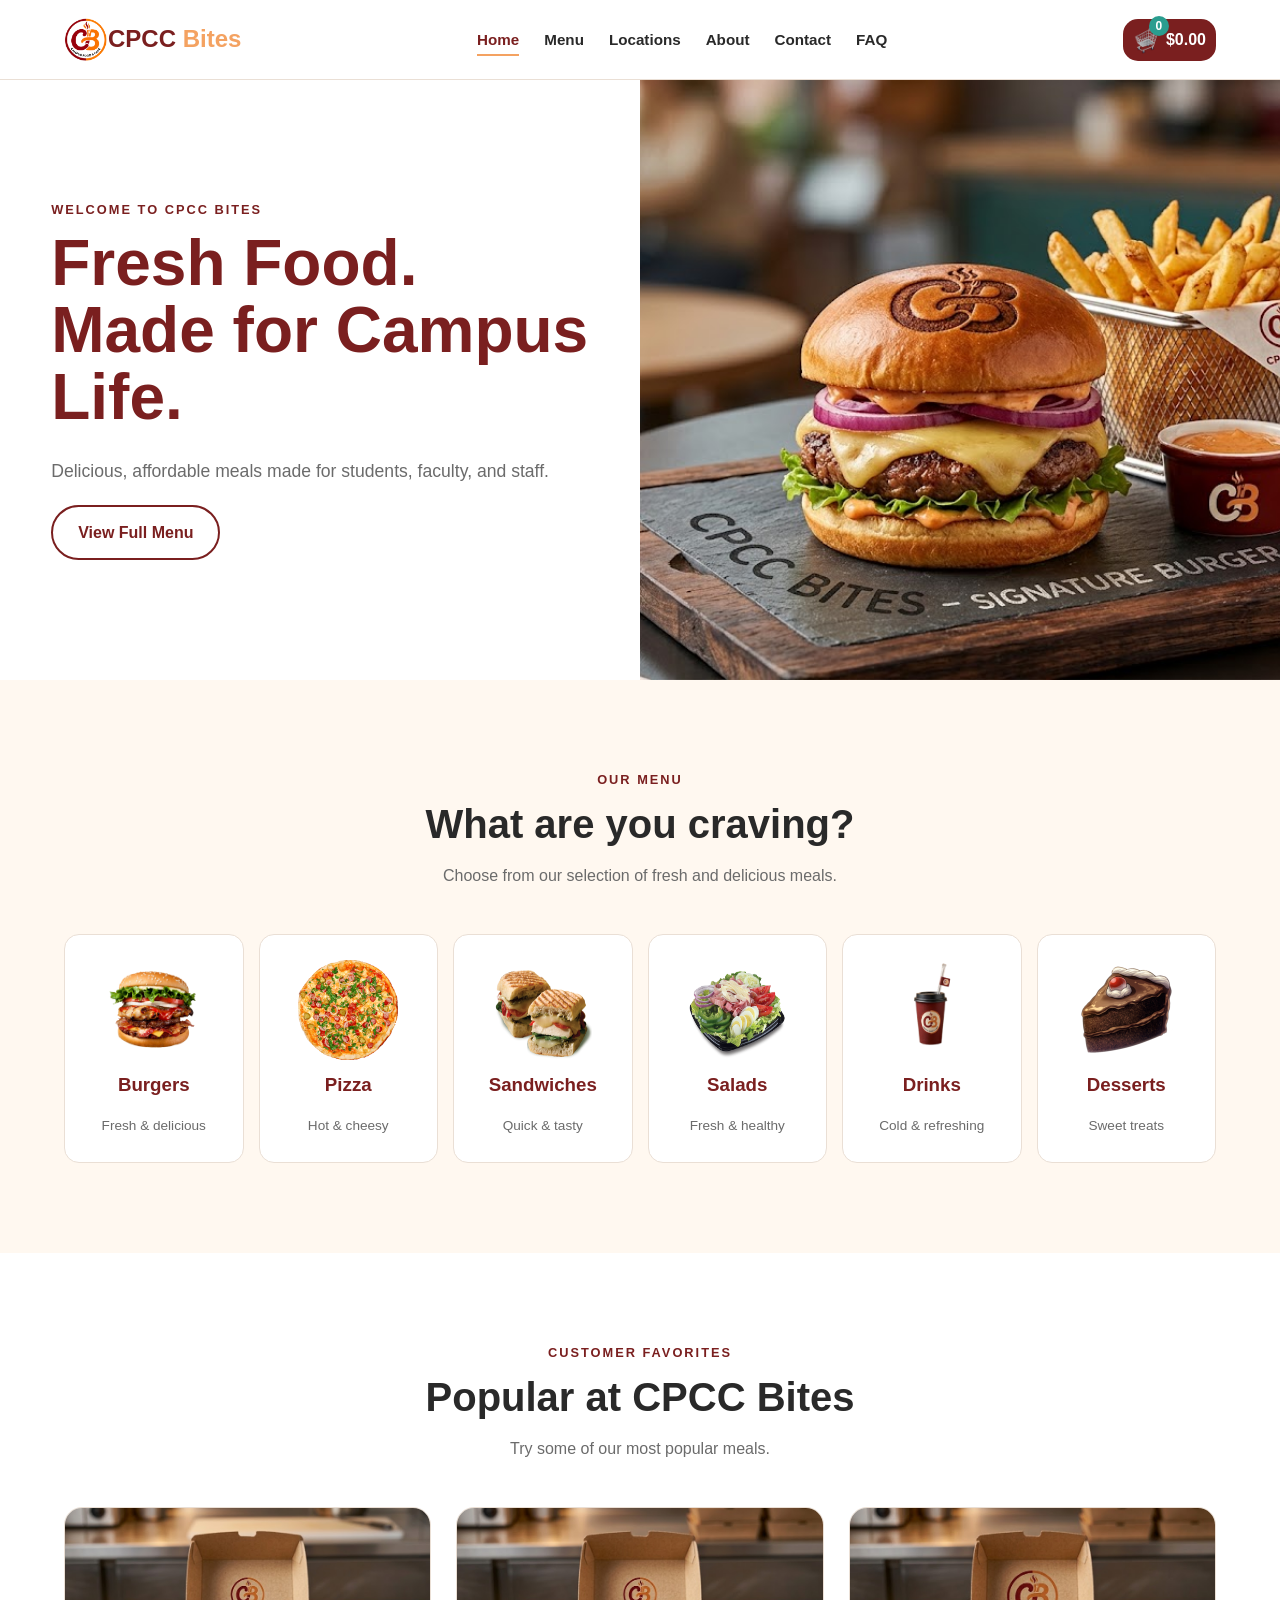
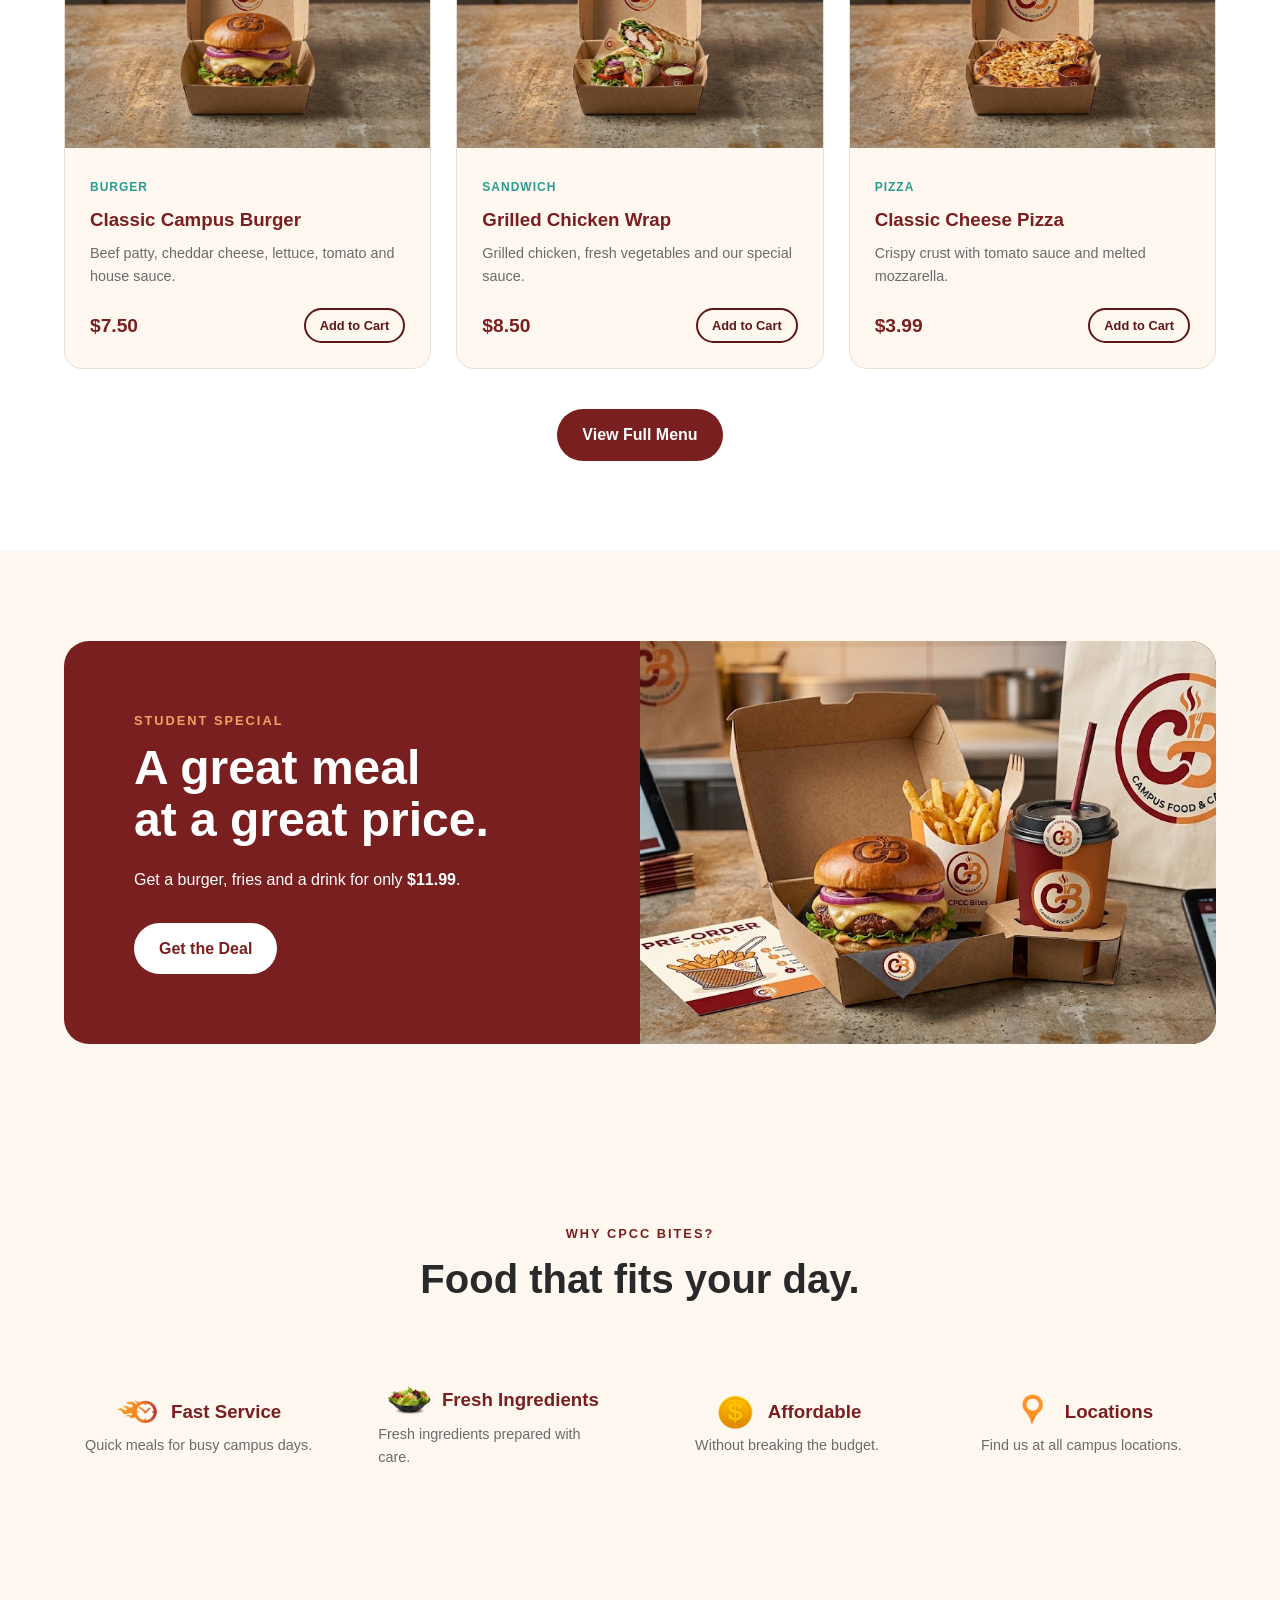
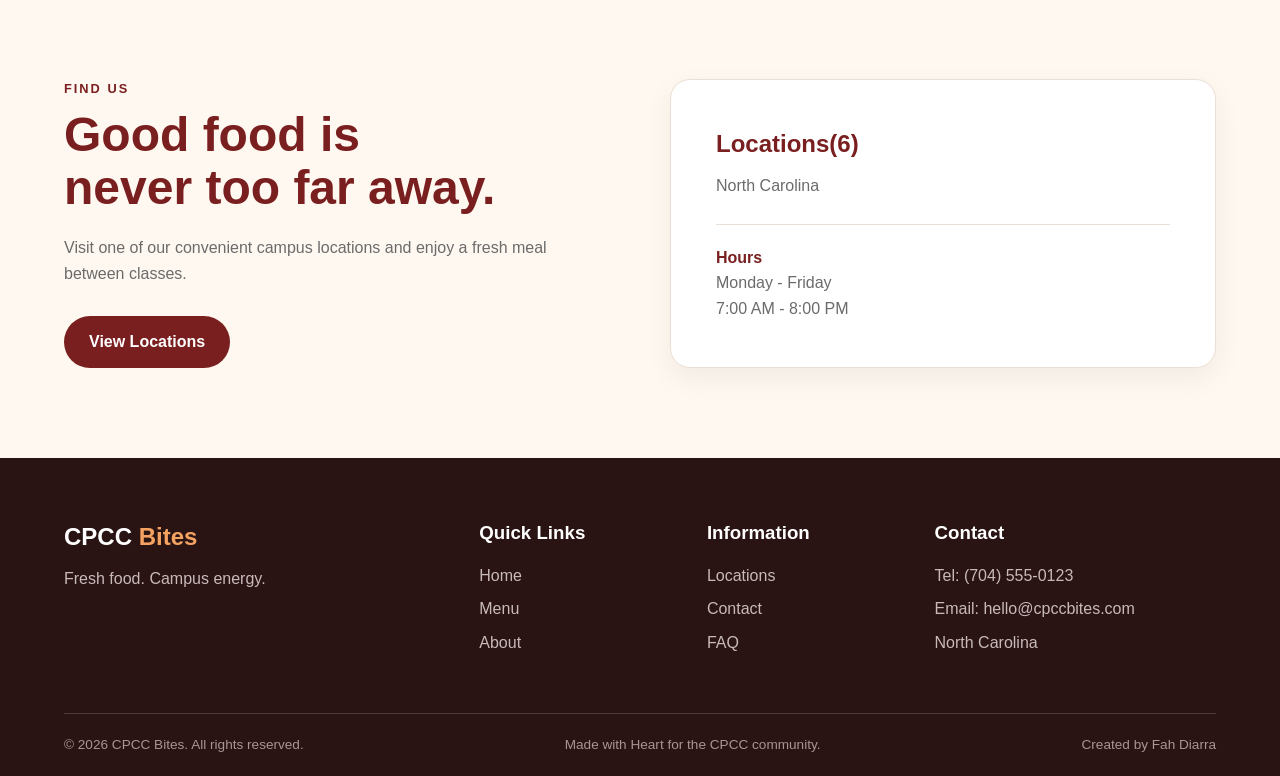
==== commit 3d93e608: "feat: add checkout flow and order confirmation" ====
--- a/index.html
+++ b/index.html
@@ -45,7 +45,6 @@
               <span class="totalPrice">
                 $<span id="cartTotal">0.00</span>
               </span>
-           
            </a>
              
           <!-- Mobile menu open button -->
@@ -267,14 +266,14 @@
                         </p>
 
                         <div class="food-bottom">
-                            <strong>$10.99</strong>
+                            <strong>$3.99</strong>
                              <button
                                 type="button"
                                 class="small-btn add-to-cart"
                                 data-id="classic-chesse-pizza"
                                 data-img="../images/cheese-pizza.jpg"
                                 data-name="Classic Cheese Pizza"
-                                data-price="10.99">
+                                data-price="3.99">
                                 Add to Cart
                             </button>
                         </div>
@@ -456,7 +455,7 @@
                 <h3>Contact</h3>
                 <p><a href="tel:+17045550123">Tel: (704) 555-0123</a></p>
                 <p><a href="mailto:hello@cpccbites.com">Email: hello@cpccbites.com</a></p>
-                 <p>North</p>
+                <p>North Carolina</p>
             </div>
 
         </div>
--- a/styles/style.css
+++ b/styles/style.css
@@ -157,6 +157,7 @@
 .cart-link:hover {
     background-color: var(--primary-dark);
 }
+
 
 .cart-count-wrapper{
     display: flex;
@@ -889,9 +890,13 @@
 
     .small-btn:hover {
      background: none;
+     color: var(--primary-dark);
      
    }
-
+    .remove:hover{
+        background: var(--primary-dark);
+        color: var(--white);
+   }
 
     .location-preview {
         grid-template-columns: 1fr;
